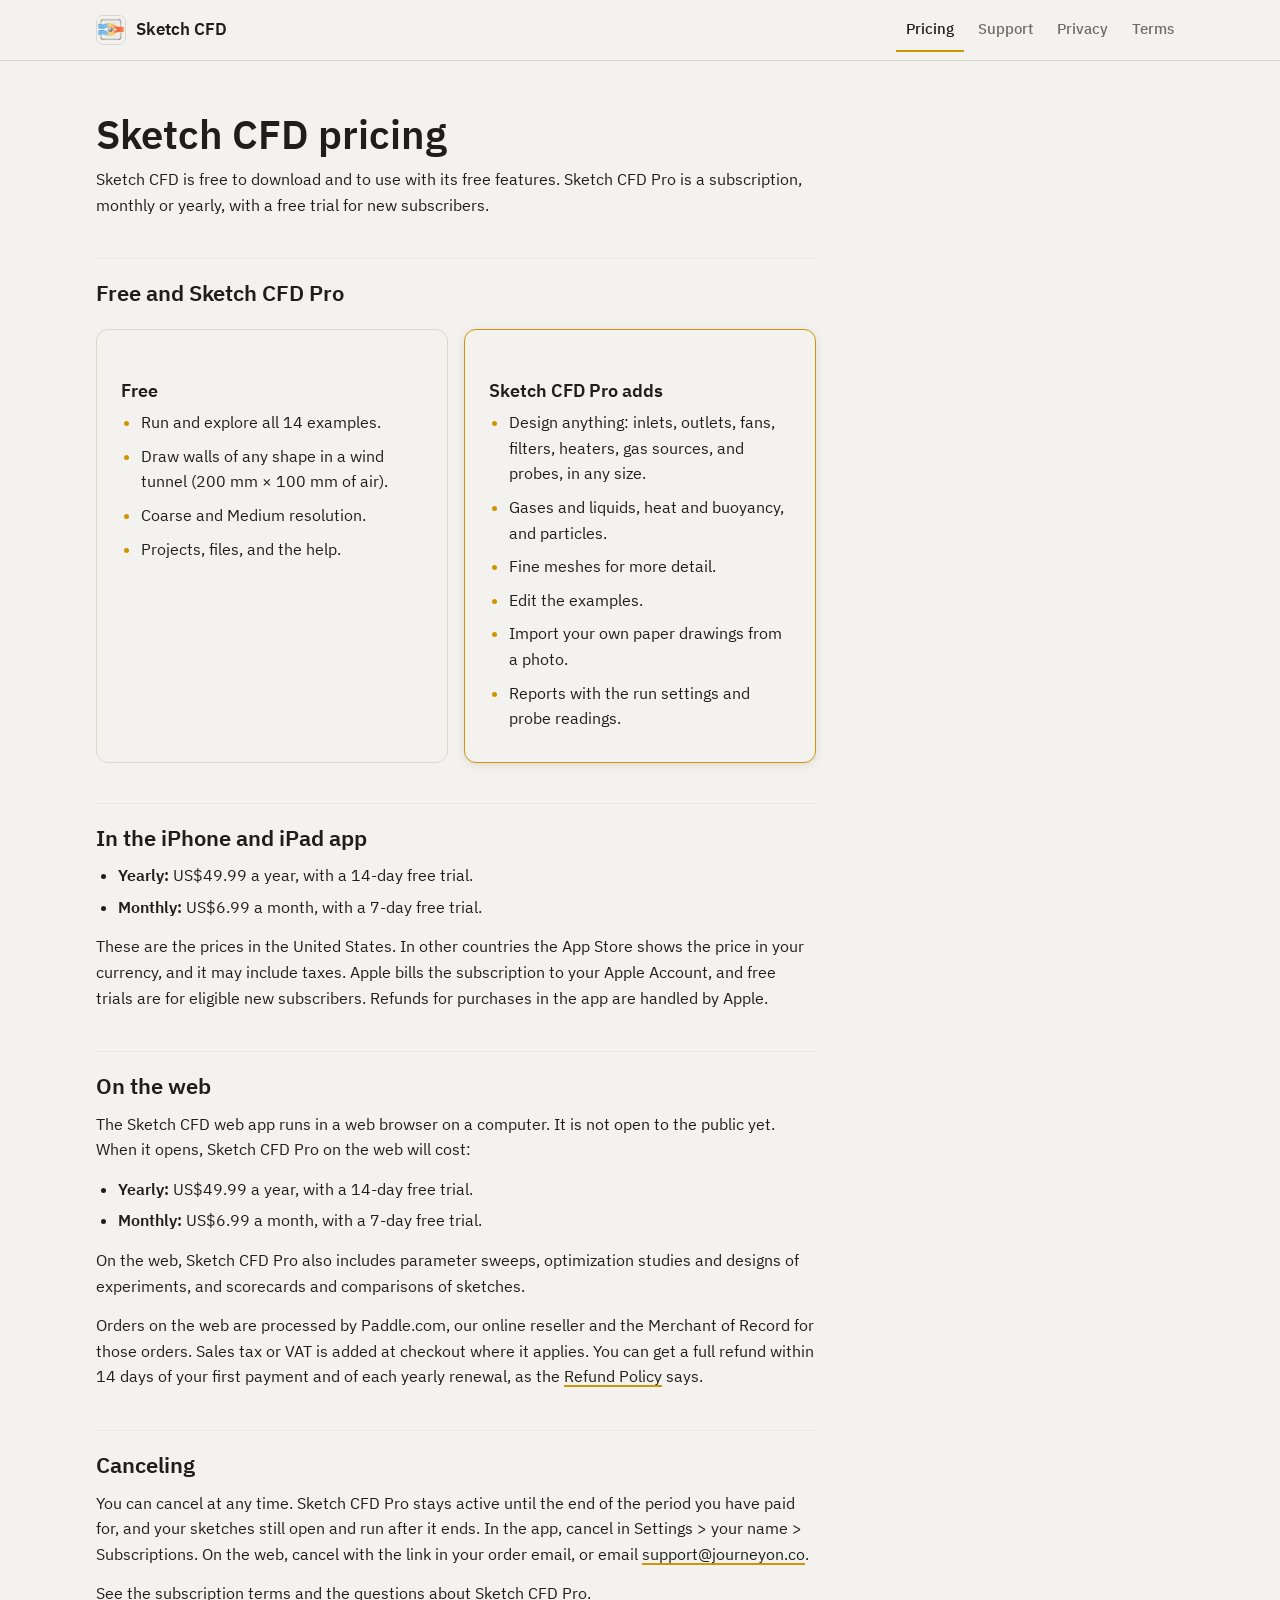
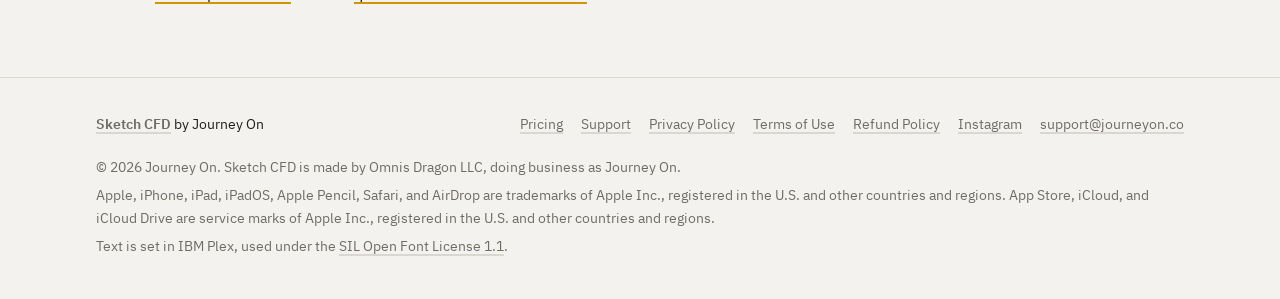
==== pricing/index.html @ 21a4b10d "Website: Pricing page, Refund Policy, buying on the web in the Terms - /pricing: the free features a" ====
<!doctype html>
<html lang="en">
<head>
<meta charset="utf-8">
<meta name="viewport" content="width=device-width, initial-scale=1">
<meta http-equiv="Content-Security-Policy" content="default-src 'none'; style-src 'self'; font-src 'self'; img-src 'self'; media-src 'self'; base-uri 'none'; form-action 'none'">
<meta name="color-scheme" content="dark light">
<meta name="theme-color" content="#141413" media="(prefers-color-scheme: dark)">
<meta name="theme-color" content="#f3f2ee" media="(prefers-color-scheme: light)">
<title>Sketch CFD pricing</title>
<meta name="description" content="Sketch CFD pricing: the free features, Sketch CFD Pro, and its prices in the app and on the web.">
<link rel="canonical" href="https://sketchcfd.journeyon.co/pricing/">
<link rel="icon" type="image/png" sizes="32x32" href="../assets/favicon-32.png">
<link rel="apple-touch-icon" href="../assets/apple-touch-icon.png">
<link rel="stylesheet" href="../assets/site.css">
</head>
<body>
<a class="skip" href="#main">Skip to content</a>

<header class="site-head">
  <div class="wrap">
    <a class="brand" href="../"><img src="../assets/favicon-32.png" srcset="../assets/favicon-32.png 1x, ../assets/brand-96.png 3x" width="30" height="30" alt=""><span>Sketch CFD</span></a>
    <nav class="site-nav" aria-label="Main">
      <ul>
        <li><a href="../pricing/" aria-current="page">Pricing</a></li>
        <li><a href="../support/">Support</a></li>
        <li><a href="../privacy/">Privacy</a></li>
        <li><a href="../terms/">Terms</a></li>
      </ul>
    </nav>
  </div>
</header>

<main id="main" tabindex="-1">
  <div class="wrap">
    <article class="prose">
      <h1 class="page-title">Sketch CFD pricing</h1>
      <p>Sketch CFD is free to download and to use with its free features. Sketch CFD Pro is a subscription, monthly or yearly, with a free trial for new subscribers.</p>

      <h2 id="plans">Free and Sketch CFD Pro</h2>
      <div class="plans">
        <div class="plan">
          <h3>Free</h3>
          <ul class="ticks">
            <li>Run and explore all 14 examples.</li>
            <li>Draw walls of any shape in a wind tunnel (200 mm × 100 mm of air).</li>
            <li>Coarse and Medium resolution.</li>
            <li>Projects, files, and the help.</li>
          </ul>
        </div>
        <div class="plan pro">
          <h3>Sketch CFD Pro adds</h3>
          <ul class="ticks">
            <li>Design anything: inlets, outlets, fans, filters, heaters, gas sources, and probes, in any size.</li>
            <li>Gases and liquids, heat and buoyancy, and particles.</li>
            <li>Fine meshes for more detail.</li>
            <li>Edit the examples.</li>
            <li>Import your own paper drawings from a photo.</li>
            <li>Reports with the run settings and probe readings.</li>
          </ul>
        </div>
      </div>

      <h2 id="app">In the iPhone and iPad app</h2>
      <ul>
        <li><strong>Yearly:</strong> US$49.99 a year, with a 14-day free trial.</li>
        <li><strong>Monthly:</strong> US$6.99 a month, with a 7-day free trial.</li>
      </ul>
      <p>These are the prices in the United States. In other countries the App Store shows the price in your currency, and it may include taxes. Apple bills the subscription to your Apple Account, and free trials are for eligible new subscribers. Refunds for purchases in the app are handled by Apple.</p>

      <h2 id="web">On the web</h2>
      <p>The Sketch CFD web app runs in a web browser on a computer. It is not open to the public yet. When it opens, Sketch CFD Pro on the web will cost:</p>
      <ul>
        <li><strong>Yearly:</strong> US$49.99 a year, with a 14-day free trial.</li>
        <li><strong>Monthly:</strong> US$6.99 a month, with a 7-day free trial.</li>
      </ul>
      <p>On the web, Sketch CFD Pro also includes parameter sweeps, optimization studies and designs of experiments, and scorecards and comparisons of sketches.</p>
      <p>Orders on the web are processed by Paddle.com, our online reseller and the Merchant of Record for those orders. Sales tax or VAT is added at checkout where it applies. You can get a full refund within 14 days of your first payment and of each yearly renewal, as the <a href="../refunds/">Refund Policy</a> says.</p>

      <h2 id="cancel">Canceling</h2>
      <p>You can cancel at any time. Sketch CFD Pro stays active until the end of the period you have paid for, and your sketches still open and run after it ends. In the app, cancel in Settings &gt; your name &gt; Subscriptions. On the web, cancel with the link in your order email, or email <a href="mailto:support@journeyon.co">support@journeyon.co</a>.</p>
      <p>See the <a href="../terms/#pro">subscription terms</a> and the <a href="../support/#cost">questions about Sketch CFD Pro</a>.</p>
    </article>
  </div>
</main>

<footer class="site-foot">
  <div class="wrap">
    <div class="foot-top">
      <p class="foot-brand"><a href="../"><strong>Sketch CFD</strong></a> by Journey On</p>
      <nav aria-label="Footer">
        <ul class="foot-links">
          <li><a href="../pricing/">Pricing</a></li>
          <li><a href="../support/">Support</a></li>
          <li><a href="../privacy/">Privacy Policy</a></li>
          <li><a href="../terms/">Terms of Use</a></li>
          <li><a href="../refunds/">Refund Policy</a></li>
          <li><a href="https://www.instagram.com/journeyon_co/">Instagram</a></li>
          <li><a href="mailto:support@journeyon.co">support@journeyon.co</a></li>
        </ul>
      </nav>
    </div>
    <p>© 2026 Journey On. Sketch CFD is made by Omnis Dragon LLC, doing business as Journey On.</p>
    <p>Apple, iPhone, iPad, iPadOS, Apple Pencil, Safari, and AirDrop are trademarks of Apple Inc., registered in the U.S. and other countries and regions. App Store, iCloud, and iCloud Drive are service marks of Apple Inc., registered in the U.S. and other countries and regions.</p>
    <p>Text is set in IBM Plex, used under the <a href="../fonts/LICENSE.txt">SIL Open Font License 1.1</a>.</p>
  </div>
</footer>
</body>
</html>
---- assets/site.css ----
/* Sketch CFD website. Colors, radii, fonts and shadows are the app's design tokens; tints are color-mix() of tokens.
   Dark is the default, as in the app; light follows prefers-color-scheme. */

@font-face {
  font-family: 'IBM Plex Sans';
  font-style: normal;
  font-weight: 400;
  font-display: swap;
  src: url('../fonts/IBMPlexSans-Regular.woff2') format('woff2');
}
@font-face {
  font-family: 'IBM Plex Sans';
  font-style: normal;
  font-weight: 500;
  font-display: swap;
  src: url('../fonts/IBMPlexSans-Medium.woff2') format('woff2');
}
@font-face {
  font-family: 'IBM Plex Sans';
  font-style: normal;
  font-weight: 600;
  font-display: swap;
  src: url('../fonts/IBMPlexSans-SemiBold.woff2') format('woff2');
}
@font-face {
  font-family: 'IBM Plex Mono';
  font-style: normal;
  font-weight: 400;
  font-display: swap;
  src: url('../fonts/IBMPlexMono-Regular.woff2') format('woff2');
}
@font-face {
  font-family: 'IBM Plex Mono';
  font-style: normal;
  font-weight: 500;
  font-display: swap;
  src: url('../fonts/IBMPlexMono-Medium.woff2') format('woff2');
}

:root {
  --bg: #141413;
  --panel: #1c1c1b;
  --panel2: #232321;
  --fg: #e8e6e1;
  --muted: #9b9890;
  --line: #35332e;
  --line2: #2a2926;
  --accent: #f0b323;
  --accent2: #ffc94a;
  --accent-fg: #141413;
  --canvas: #1a1a19;
  --shadow: 0 6px 24px rgba(0, 0, 0, .5);
  --shadow-sm: 0 2px 10px rgba(0, 0, 0, .45);
  --label: var(--accent); /* small headings: amber on dark, ink on light (amber on light is under 4.5:1) */
  --font: 'IBM Plex Sans', system-ui, -apple-system, 'Segoe UI', sans-serif;
  --mono: 'IBM Plex Mono', ui-monospace, SFMono-Regular, Menlo, monospace;
  --radius: 6px;
  color-scheme: dark;
}

@media (prefers-color-scheme: light) {
  :root {
    --bg: #f3f2ee;
    --panel: #ffffff;
    --panel2: #f7f6f2;
    --fg: #1f1e1b;
    --muted: #6f6c66;
    --line: #dad7cf;
    --line2: #ebe9e3;
    --accent: #d19500;
    --accent2: #a87700;
    --accent-fg: #1f1e1b;
    --canvas: #e9e7e1;
    --shadow: 0 6px 24px rgba(30, 28, 20, .12);
    --shadow-sm: 0 2px 8px rgba(30, 28, 20, .10);
    --label: var(--fg);
    color-scheme: light;
  }
}

*,
*::before,
*::after {
  box-sizing: border-box;
}

html {
  -webkit-text-size-adjust: 100%;
  text-size-adjust: 100%;
}

@media (prefers-reduced-motion: no-preference) {
  html {
    scroll-behavior: smooth;
  }
}

body {
  margin: 0;
  background: var(--bg);
  color: var(--fg);
  font-family: var(--font);
  font-size: 16px;
  line-height: 1.6;
  overflow-wrap: break-word;
}

img {
  max-width: 100%;
  height: auto;
}

figure {
  margin: 0;
}

strong,
b {
  font-weight: 600;
}

h1,
h2,
h3 {
  font-weight: 600;
  line-height: 1.25;
  margin: 0;
  text-wrap: balance;
}

h2,
h3,
[id] {
  scroll-margin-top: 16px;
}

p,
ul,
ol {
  margin: 0 0 14px;
}

ul,
ol {
  padding-left: 22px;
}

li {
  margin: 0 0 6px;
}

a {
  color: var(--fg);
  text-decoration: underline;
  text-decoration-color: var(--accent);
  text-decoration-thickness: 2px;
  text-underline-offset: 3px;
}

a:hover {
  text-decoration-color: var(--fg);
}

:focus-visible {
  outline: 2px solid var(--accent2);
  outline-offset: 2px;
  border-radius: 3px;
}

code,
.mono {
  font-family: var(--mono);
  font-size: .94em;
}

/* Skip link: off screen until it has focus */
.skip {
  position: absolute;
  left: 16px;
  top: -200px;
  z-index: 90;
  padding: 10px 16px;
  background: var(--panel);
  color: var(--fg);
  border: 1px solid var(--line);
  border-radius: var(--radius);
  box-shadow: var(--shadow);
  font-weight: 600;
}

.skip:focus {
  top: 12px;
}

.wrap {
  max-width: 1120px;
  margin: 0 auto;
  padding: 0 16px;
}

/* Header */
.site-head {
  border-bottom: 1px solid var(--line);
  background: var(--bg);
}

.site-head .wrap {
  display: flex;
  align-items: center;
  justify-content: space-between;
  gap: 12px;
  min-height: 60px;
  flex-wrap: wrap;
}

.brand {
  display: inline-flex;
  align-items: center;
  gap: 10px;
  font-weight: 600;
  font-size: 17px;
  text-decoration: none;
  color: var(--fg);
  min-height: 44px;
}

.brand img {
  width: 30px;
  height: 30px;
  border-radius: 7px;
  border: 1px solid var(--line);
}

.site-nav ul {
  display: flex;
  gap: 4px;
  list-style: none;
  margin: 0;
  padding: 0;
}

.site-nav li {
  margin: 0;
}

.site-nav a {
  display: inline-flex;
  align-items: center;
  min-height: 44px;
  padding: 0 10px;
  color: var(--muted);
  font-weight: 500;
  font-size: 15px;
  text-decoration: none;
  border-bottom: 2px solid transparent;
}

.site-nav a:hover {
  color: var(--fg);
}

.site-nav a[aria-current='page'] {
  color: var(--fg);
  border-bottom-color: var(--accent);
}

/* Main */
main {
  display: block;
  padding: 32px 0 56px;
}

.home main {
  padding: 0;
}

.prose {
  max-width: 720px;
}

.eyebrow {
  margin: 0 0 6px;
  color: var(--muted);
  font-size: 16px;
  font-weight: 500;
}

.page-title {
  font-size: 30px;
  margin-bottom: 8px;
}

.updated {
  color: var(--muted);
  font-size: 14px;
  margin-bottom: 24px;
}

.lead {
  font-size: 19px;
  line-height: 1.5;
}

.muted {
  color: var(--muted);
}

.small {
  font-size: 14px;
}

/* Buttons */
.actions {
  display: flex;
  flex-wrap: wrap;
  align-items: center;
  gap: 12px;
  margin: 26px 0 14px;
}

.actions.center {
  justify-content: center;
}

.btn {
  display: inline-flex;
  align-items: center;
  justify-content: center;
  min-height: 48px;
  padding: 12px 20px;
  border-radius: var(--radius);
  border: 1px solid var(--line);
  background: var(--panel2);
  color: var(--fg);
  font-weight: 600;
  text-decoration: none;
  line-height: 1.2;
}

.btn:hover {
  border-color: var(--muted);
}

.btn.primary {
  background: var(--accent);
  border-color: var(--accent);
  color: var(--accent-fg);
}

.btn.primary:hover {
  box-shadow: var(--shadow-sm);
  text-decoration: underline;
  text-decoration-color: var(--accent-fg);
}

/* Home page: hero */
.hero {
  padding: 36px 0 8px;
}

.hero-grid {
  display: grid;
  gap: 32px;
  align-items: center;
}

.hero h1 {
  font-size: 46px;
  letter-spacing: -.02em;
  line-height: 1.05;
  margin-bottom: 14px;
}

.hero-line {
  text-wrap: balance;
  font-size: 23px;
  font-weight: 500;
  line-height: 1.35;
  margin-bottom: 14px;
}

.hero-sub {
  color: var(--muted);
  font-size: 17px;
  max-width: 34em;
}

.hero-media {
  position: relative;
  aspect-ratio: 4 / 5;
  border-radius: 16px;
  overflow: hidden;
  background: var(--canvas);
  border: 1px solid var(--line);
  box-shadow: var(--shadow);
}

.hero-media picture,
.hero-poster,
.hero-video {
  position: absolute;
  inset: 0;
  display: block;
  width: 100%;
  height: 100%;
  object-fit: cover;
}

/* The browser picks the video once, when the page loads. If the box changes shape later (a phone turned from portrait
   to landscape), the crop keeps the sphere and the inflow in view: the portrait video shows its lower part, the
   landscape video its left part. */
.hero-poster,
.hero-video {
  object-position: 25% 80%;
}

/* Safari does not autoplay in Low Power Mode and would draw its start button over the video; the still image under the
   video shows instead. */
.hero-video::-webkit-media-controls-start-playback-button {
  display: none !important;
  -webkit-appearance: none;
}

.hero-video::-webkit-media-controls {
  display: none !important;
}

/* "Pause animation": a real checkbox, visually replaced by the label's box. Checked, the video is hidden and the
   still image under it shows (WCAG 2.2.2). */
.still {
  position: absolute;
  width: 1px;
  height: 1px;
  margin: 0;
  opacity: 0;
  pointer-events: none;
}

.still-label {
  position: absolute;
  right: 12px;
  bottom: 12px;
  z-index: 2;
  display: inline-flex;
  align-items: center;
  gap: 9px;
  min-height: 36px;
  padding: 6px 14px 6px 11px;
  border-radius: 20px;
  border: 1px solid var(--line);
  background: color-mix(in srgb, var(--panel) 92%, transparent);
  color: var(--fg);
  font-size: 14px;
  font-weight: 500;
  box-shadow: var(--shadow-sm);
  cursor: pointer;
  user-select: none;
}

.still-label::before {
  content: '';
  flex: none;
  width: 16px;
  height: 16px;
  border: 1.5px solid var(--muted);
  border-radius: 4px;
}

.still-label::after {
  content: '';
  position: absolute;
  left: 17px;
  top: 50%;
  width: 5px;
  height: 9px;
  margin-top: -6px;
  border: solid var(--accent-fg);
  border-width: 0 2px 2px 0;
  transform: rotate(45deg);
  opacity: 0;
}

.still:checked ~ .still-label::before {
  background: var(--accent);
  border-color: var(--accent);
}

.still:checked ~ .still-label::after {
  opacity: 1;
}

.still:focus-visible ~ .still-label {
  outline: 2px solid var(--accent2);
  outline-offset: 2px;
}

.still-label:hover {
  border-color: var(--muted);
}

.still:checked ~ .loop-video {
  display: none;
}

@media (prefers-reduced-motion: reduce) {
  .loop-video,
  .still,
  .still-label {
    display: none;
  }
}

/* Text for screen readers only */
.vh {
  position: absolute;
  width: 1px;
  height: 1px;
  margin: -1px;
  padding: 0;
  overflow: hidden;
  clip-path: inset(50%);
  white-space: nowrap;
  border: 0;
}

/* Home page: sections */
.section {
  padding: 64px 0 0;
}

.section-title,
.feature-text h2,
.cta h2 {
  font-size: 30px;
  letter-spacing: -.01em;
  margin-bottom: 14px;
}

.section-intro {
  max-width: 720px;
}

/* Screenshots: the ten App Store images, a strip that scrolls sideways below 1000 px and two rows of five above. The
   column width always leaves part of the next image in view, so the strip shows that it scrolls. The side gutters are
   the list's padding, so they stay at the ends of the scrolled strip; the top and bottom padding leave room for the
   shadows, which the strip would otherwise cut off. The gaps are narrow, so the pencil lines read from one image into
   the next, as on the App Store. */
.shot-strip {
  overflow-x: auto;
  scroll-snap-type: x mandatory;
  scroll-padding: 0 16px;
  padding: 26px 0 30px;
  margin-top: -8px;
}

.shot-strip:focus-visible {
  outline-offset: -2px;
}

.shot-list {
  display: grid;
  grid-auto-flow: column;
  grid-auto-columns: min(calc((100vw - 32px) / 1.55), 260px);
  gap: 12px;
  width: max-content;
  list-style: none;
  margin: 0;
  padding: 0 16px;
}

@media (min-width: 480px) {
  .shot-list {
    grid-auto-columns: calc((100vw - 48px) / 2.4);
  }
}

@media (min-width: 720px) {
  .shot-list {
    grid-auto-columns: calc((100vw - 64px) / 3.4);
  }
}

.shot-list li {
  margin: 0;
  scroll-snap-align: start;
}

.shot-list img {
  display: block;
  width: 100%;
  border-radius: 12px;
  border: 1px solid var(--line);
  background: var(--canvas);
  box-shadow: var(--shadow);
}

/* See it in action: the two app previews, side by side from 600 px with the same height (the columns are in the
   ratio of the videos' widths at equal height: 640 / 1386 to 4 / 3), stacked on phones. Each video has the browser's
   own controls and loads nothing until play is pressed. Its poster attribute is a transparent 1 x 1 image, so the
   lazy, responsive still image under it shows through (without a poster, Chrome paints a gray box). The frame has a
   band under the picture for the browser's controls, so they do not cover the picture; the band is the app's dark
   canvas in both themes, as the controls are drawn for a dark background. */
.previews {
  display: grid;
  gap: 32px;
  justify-items: center;
  margin-top: 28px;
}

.preview {
  width: 100%;
}

.preview.phone {
  max-width: 260px;
}

.preview-frame {
  position: relative;
  overflow: hidden;
  padding-bottom: 56px;
  border-radius: 16px;
  border: 1px solid var(--line);
  background: #1a1a19;
  box-shadow: var(--shadow);
}

.preview-poster {
  display: block;
  width: 100%;
  height: auto;
}

.preview-video {
  position: absolute;
  inset: 0;
  width: 100%;
  height: 100%;
  object-fit: contain;
  object-position: 50% 0;
}

.preview-video:focus-visible {
  outline: 2px solid var(--accent2);
  outline-offset: -3px;
}

.preview figcaption {
  margin-top: 14px;
  color: var(--muted);
  font-size: 15px;
  font-weight: 500;
}

.scenes-block {
  margin-top: 40px;
  max-width: 1088px;
}

.scenes-block h3 {
  margin-bottom: 14px;
  color: var(--label);
  font-size: 13px;
  font-weight: 600;
  letter-spacing: .06em;
  text-transform: uppercase;
}

.scenes {
  display: grid;
  gap: 12px 28px;
  list-style: none;
  padding: 0;
  margin: 0;
  counter-reset: scene;
}

.scenes li {
  position: relative;
  counter-increment: scene;
  margin: 0;
  padding: 0 0 0 36px;
  color: var(--muted);
  font-size: 15px;
  line-height: 1.5;
}

.scenes li::before {
  content: counter(scene);
  position: absolute;
  left: 0;
  top: -1px;
  display: grid;
  place-items: center;
  width: 24px;
  height: 24px;
  border-radius: 50%;
  border: 1px solid var(--line);
  background: var(--panel);
  color: var(--fg);
  font-family: var(--mono);
  font-size: 12px;
  font-weight: 500;
}

/* Feature rows: text and a screenshot, side by side on wide screens */
.feature {
  padding: 64px 0 0;
}

.feature + .feature::before,
.action + .feature::before {
  content: '';
  display: block;
  width: calc(100% - 32px);
  max-width: 1088px;
  height: 1px;
  margin: 0 auto 64px;
  background: var(--line2);
}

.action + .feature {
  padding-top: 64px;
}

.feature-grid {
  display: grid;
  gap: 28px;
  align-items: center;
}

.feature-text {
  font-size: 17px;
}

.feature-text > :last-child {
  margin-bottom: 0;
}

.feature-shot img {
  display: block;
  width: 100%;
  border-radius: 12px;
  border: 1px solid var(--line);
  background: var(--canvas);
  box-shadow: var(--shadow);
}

.ticks {
  padding-left: 20px;
}

.ticks li {
  margin-bottom: 8px;
}

.ticks li::marker {
  color: var(--accent);
}

.steps {
  list-style: none;
  padding: 0;
  margin: 20px 0;
  counter-reset: step;
}

.steps li {
  position: relative;
  counter-increment: step;
  min-height: 32px;
  margin: 0 0 14px;
  padding: 3px 0 0 46px;
}

.steps li::before {
  content: counter(step);
  position: absolute;
  left: 0;
  top: 0;
  display: grid;
  place-items: center;
  width: 32px;
  height: 32px;
  border-radius: 50%;
  border: 1px solid var(--accent);
  background: color-mix(in srgb, var(--accent) 16%, var(--panel));
  color: var(--fg);
  font-family: var(--mono);
  font-size: 14px;
  font-weight: 500;
}

.fields {
  display: flex;
  flex-wrap: wrap;
  gap: 8px;
  list-style: none;
  padding: 0;
  margin: 18px 0;
}

.fields li {
  margin: 0;
  padding: 5px 12px;
  border: 1px solid var(--line);
  border-radius: 16px;
  background: var(--panel);
  font-size: 15px;
}

.fields .u {
  margin-left: 4px;
  color: var(--muted);
  font-family: var(--mono);
  font-size: 14px;
}

.groups {
  display: grid;
  grid-template-columns: repeat(auto-fit, minmax(190px, 1fr));
  gap: 18px 28px;
  margin-top: 22px;
}

.groups h3 {
  margin-bottom: 6px;
  color: var(--label);
  font-size: 13px;
  font-weight: 600;
  letter-spacing: .06em;
  text-transform: uppercase;
}

.groups ul {
  list-style: none;
  padding: 0;
  margin: 0;
  font-size: 15px;
}

.groups li {
  margin: 0;
  padding: 5px 0;
  border-bottom: 1px solid var(--line2);
}

.groups li:last-child {
  border-bottom: 0;
}

/* Free and Pro */
.band {
  margin-top: 72px;
  padding: 64px 0;
  background: var(--panel);
  border-top: 1px solid var(--line);
  border-bottom: 1px solid var(--line);
}

.plans {
  display: grid;
  gap: 16px;
  margin: 22px 0 20px;
}

.plan {
  background: var(--bg);
  border: 1px solid var(--line);
  border-radius: 12px;
  padding: 22px 24px;
}

.plan.pro {
  border-color: var(--accent);
  box-shadow: var(--shadow-sm);
}

.plan h3 {
  font-size: 19px;
  margin-bottom: 10px;
}

.plan > :last-child {
  margin-bottom: 0;
}

/* On your device: the image and the four tiles, side by side on wide screens */
.device-grid {
  display: grid;
  gap: 28px;
  align-items: center;
  margin-top: 28px;
}

.tiles {
  display: grid;
  grid-template-columns: minmax(0, 1fr);
  gap: 12px;
  list-style: none;
  padding: 0;
  margin: 0;
}

.tile {
  display: grid;
  grid-template-columns: 26px minmax(0, 1fr);
  column-gap: 16px;
  align-items: start;
  align-content: start;
  margin: 0;
  padding: 16px 20px;
  background: var(--panel);
  border: 1px solid var(--line);
  border-radius: 12px;
}

.tile svg {
  grid-row: 1 / span 2;
  display: block;
  width: 26px;
  height: 26px;
  fill: none;
  stroke: var(--accent);
  stroke-width: 1.7;
  stroke-linecap: round;
  stroke-linejoin: round;
}

.tile h3 {
  font-size: 17px;
  margin: 1px 0 2px;
}

.tile p {
  grid-column: 2;
  margin: 0;
  color: var(--muted);
  font-size: 15px;
}

.device-shot img {
  display: block;
  width: 100%;
  border-radius: 12px;
  border: 1px solid var(--line);
  background: var(--canvas);
  box-shadow: var(--shadow);
}

.note {
  background: var(--panel2);
  border: 1px solid var(--line);
  border-left: 3px solid var(--accent);
  border-radius: var(--radius);
  padding: 18px 20px;
  max-width: 860px;
}

.note > :last-child {
  margin-bottom: 0;
}

/* Call to action */
.cta {
  text-align: center;
}

.cta .app-icon {
  display: block;
  width: 96px;
  height: 96px;
  margin: 0 auto 20px;
  border-radius: 21px;
  border: 1px solid var(--line);
  box-shadow: var(--shadow);
}

.cta h2 {
  margin-bottom: 8px;
}

.cta .actions {
  margin-top: 22px;
}

/* Legal and support pages */
.prose h2 {
  font-size: 22px;
  margin: 40px 0 12px;
  padding-top: 20px;
  border-top: 1px solid var(--line2);
}

.prose h3 {
  font-size: 18px;
  margin: 28px 0 8px;
}

.prose .first {
  margin-top: 28px;
}

.toc {
  background: var(--panel);
  border: 1px solid var(--line);
  border-radius: 12px;
  padding: 16px 20px 6px;
  margin: 8px 0 8px;
}

.toc h2 {
  font-size: 13px;
  font-weight: 600;
  letter-spacing: .08em;
  text-transform: uppercase;
  color: var(--muted);
  margin: 0 0 10px;
  padding: 0;
  border: 0;
}

.toc ol,
.toc ul {
  margin: 0 0 10px;
  padding-left: 0;
  list-style: none;
  columns: 1;
}

.toc li {
  margin: 0 0 4px;
  break-inside: avoid;
}

.toc a {
  display: inline-block;
  padding: 2px 0;
  text-decoration-thickness: 1px;
}

.summary {
  background: var(--panel2);
  border: 1px solid var(--line);
  border-radius: var(--radius);
  padding: 16px 20px 4px;
  margin: 0 0 20px;
}

.caps {
  text-transform: uppercase;
  font-size: 15px;
  letter-spacing: .01em;
}

.address {
  font-style: normal;
  line-height: 1.8;
  margin: 0 0 14px;
}

.contact-box {
  background: var(--panel);
  border: 1px solid var(--line);
  border-radius: 12px;
  padding: 18px 20px;
  margin: 0 0 16px;
}

.contact-box .email {
  font-size: 20px;
  font-weight: 600;
}

.contact-box > :last-child {
  margin-bottom: 0;
}

.faq h3 {
  margin-top: 26px;
}

/* Footer */
.site-foot {
  border-top: 1px solid var(--line);
  color: var(--muted);
  font-size: 14px;
  padding: 28px 0 36px;
}

.home .site-foot {
  border-top: 0;
}

.site-foot a {
  color: var(--muted);
  text-decoration-color: var(--line);
}

.site-foot a:hover {
  color: var(--fg);
  text-decoration-color: var(--accent);
}

.foot-top {
  display: flex;
  flex-wrap: wrap;
  align-items: center;
  justify-content: space-between;
  gap: 4px 24px;
  margin-bottom: 14px;
}

.foot-brand {
  color: var(--fg);
}

.site-foot .foot-brand {
  margin: 0;
}

.foot-links {
  display: flex;
  flex-wrap: wrap;
  gap: 0 18px;
  list-style: none;
  padding: 0;
  margin: 0;
}

.foot-links li {
  margin: 0;
}

.foot-links a {
  display: inline-flex;
  align-items: center;
  min-height: 36px;
}

.site-foot p {
  margin: 0 0 6px;
}

/* Phones: keep the brand and the four links on one line; the brand shows its icon only, and its name stays for screen
   readers (each page's title names Sketch CFD just below) */
@media (max-width: 479px) {
  .site-head .wrap {
    flex-wrap: nowrap;
    gap: 8px;
  }

  .brand {
    font-size: 16px;
    gap: 8px;
    white-space: nowrap;
  }

  .brand span {
    position: absolute;
    width: 1px;
    height: 1px;
    overflow: hidden;
    clip: rect(0 0 0 0);
    clip-path: inset(50%);
    white-space: nowrap;
  }

  .site-nav {
    margin-right: -7px;
  }

  .site-nav ul {
    gap: 0;
  }

  .site-nav a {
    padding: 0 7px;
  }

  .hero .actions .btn {
    flex: 1 1 100%;
  }
}

/* The narrowest phones (320 px) */
@media (max-width: 359px) {
  .site-nav a {
    padding: 0 5px;
    font-size: 14px;
  }
}

/* Wider screens */
@media (min-width: 560px) {
  .tiles {
    grid-template-columns: repeat(2, minmax(0, 1fr));
  }
}

@media (min-width: 600px) {
  .hero-media {
    aspect-ratio: 4 / 3;
  }

  .previews {
    grid-template-columns: minmax(0, 346fr) minmax(0, 1000fr);
    align-items: start;
    gap: 24px;
  }

  .preview.phone {
    max-width: none;
  }

  .plans {
    grid-template-columns: repeat(2, 1fr);
  }
}

@media (min-width: 720px) {
  .toc ol {
    columns: 2;
    column-gap: 32px;
  }

  .page-title {
    font-size: 40px;
  }

  .section-title,
  .feature-text h2,
  .cta h2 {
    font-size: 34px;
  }
}

@media (min-width: 960px) {
  main {
    padding-top: 48px;
  }

  .hero {
    padding: 64px 0 24px;
  }

  .hero-grid {
    grid-template-columns: minmax(0, 5fr) minmax(0, 6fr);
    gap: 56px;
  }

  .hero h1 {
    font-size: 64px;
  }

  .hero-line {
    font-size: 26px;
  }

  .section {
    padding-top: 88px;
  }

  .feature {
    padding-top: 88px;
  }

  .feature + .feature::before,
  .action + .feature::before {
    margin-bottom: 88px;
  }

  .action + .feature {
    padding-top: 88px;
  }

  .feature-grid {
    grid-template-columns: minmax(0, 5fr) minmax(0, 7fr);
    gap: 64px;
  }

  .feature.flip .feature-grid {
    grid-template-columns: minmax(0, 7fr) minmax(0, 5fr);
  }

  .feature.flip .feature-text {
    order: 2;
  }

  .band {
    margin-top: 96px;
    padding: 88px 0;
  }

  .device-grid {
    grid-template-columns: minmax(0, 7fr) minmax(0, 5fr);
    gap: 48px;
  }

  .device-grid .tiles {
    grid-template-columns: minmax(0, 1fr);
  }

  .scenes {
    grid-template-columns: repeat(3, minmax(0, 1fr));
  }

}

@media (min-width: 1000px) {
  .shot-list {
    grid-auto-flow: row;
    grid-template-columns: repeat(5, minmax(0, 1fr));
    gap: 28px 14px;
    width: auto;
    max-width: 1120px;
    margin: 0 auto;
  }
}

@media print {
  .skip,
  .site-nav,
  .actions,
  .still-label,
  .loop-video,
  .preview-video {
    display: none;
  }

  .site-foot {
    border-top: 0;
  }
}
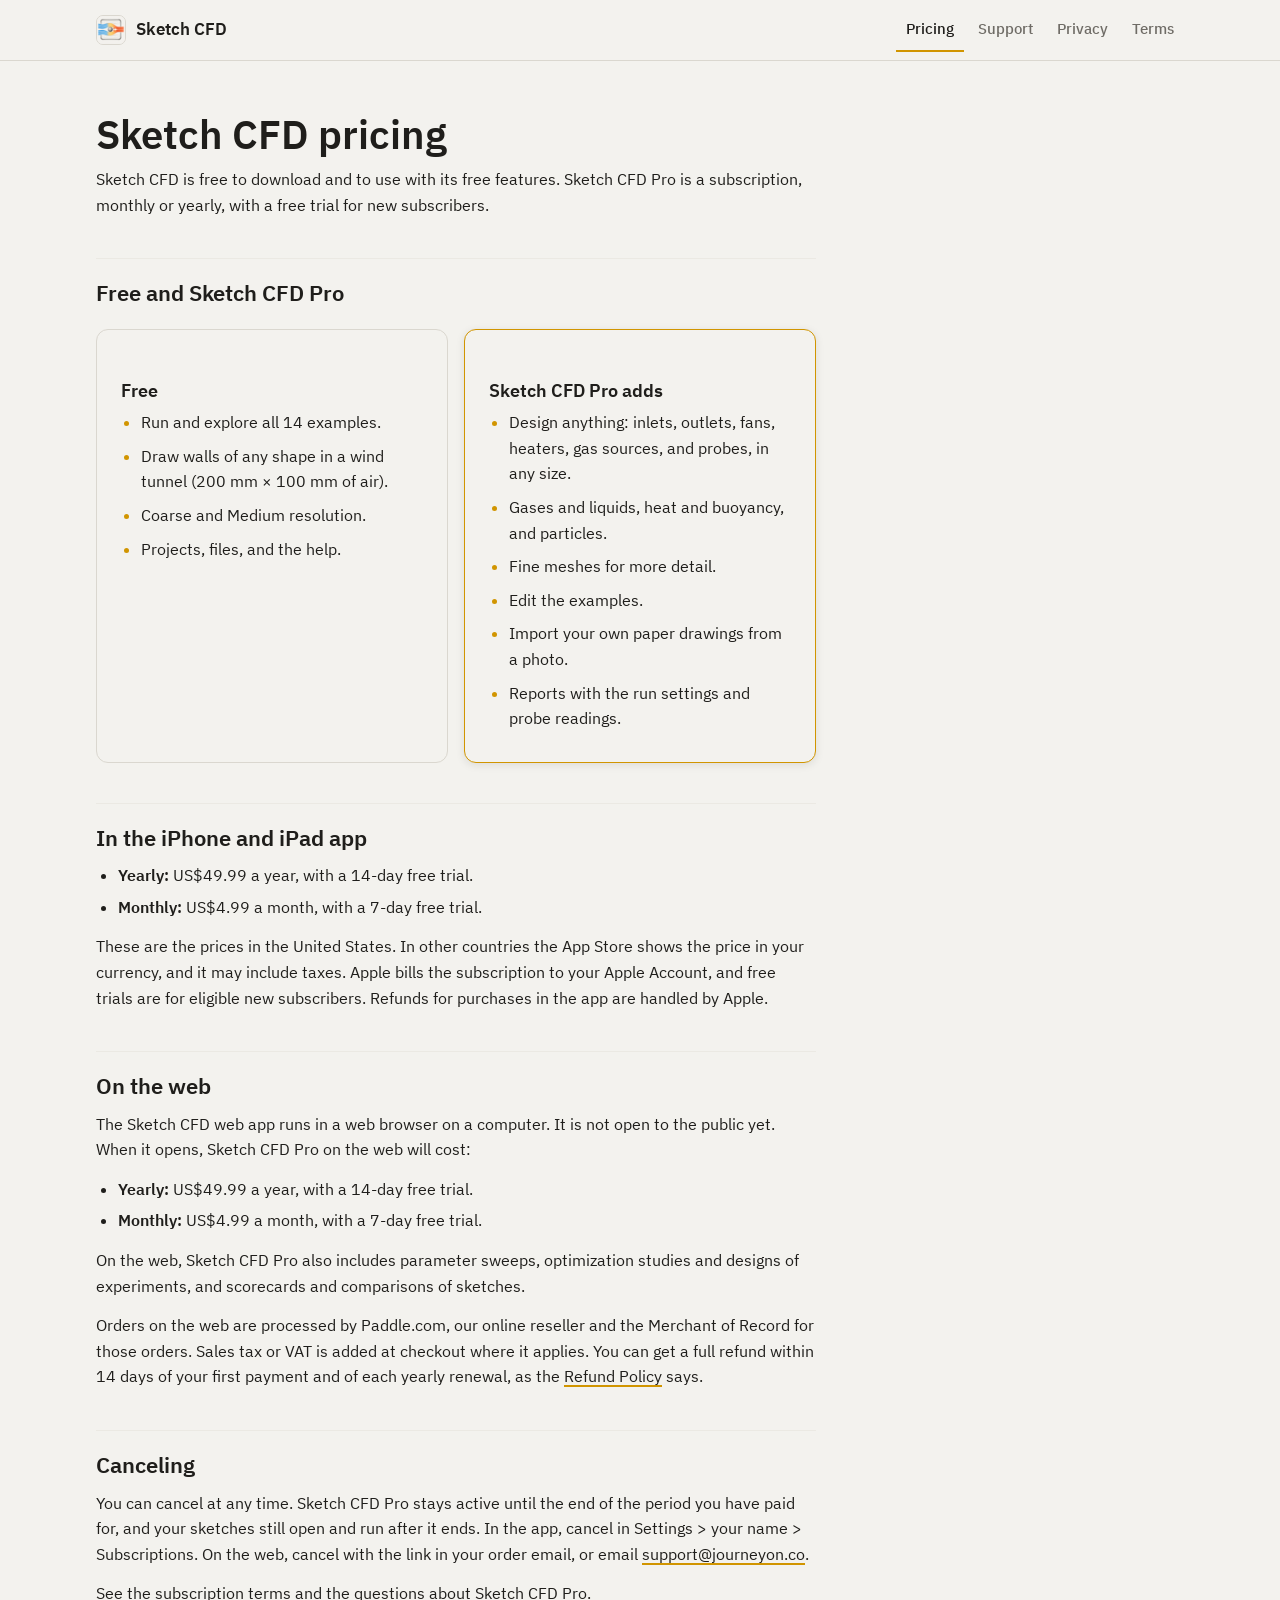
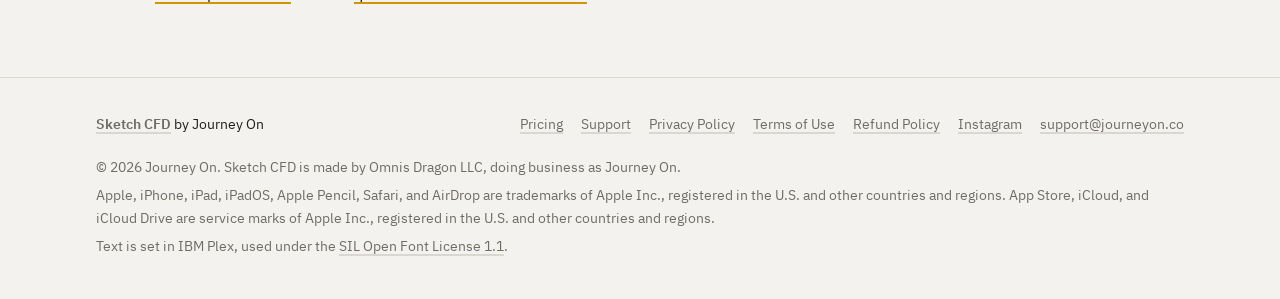
==== commit 3ca1604b: "Website: monthly US$4.99, no filter wording, new App Store image 08, Terms dated October 19" ====
--- a/pricing/index.html
+++ b/pricing/index.html
@@ -51,7 +51,7 @@
         <div class="plan pro">
           <h3>Sketch CFD Pro adds</h3>
           <ul class="ticks">
-            <li>Design anything: inlets, outlets, fans, filters, heaters, gas sources, and probes, in any size.</li>
+            <li>Design anything: inlets, outlets, fans, heaters, gas sources, and probes, in any size.</li>
             <li>Gases and liquids, heat and buoyancy, and particles.</li>
             <li>Fine meshes for more detail.</li>
             <li>Edit the examples.</li>
@@ -64,7 +64,7 @@
       <h2 id="app">In the iPhone and iPad app</h2>
       <ul>
         <li><strong>Yearly:</strong> US$49.99 a year, with a 14-day free trial.</li>
-        <li><strong>Monthly:</strong> US$6.99 a month, with a 7-day free trial.</li>
+        <li><strong>Monthly:</strong> US$4.99 a month, with a 7-day free trial.</li>
       </ul>
       <p>These are the prices in the United States. In other countries the App Store shows the price in your currency, and it may include taxes. Apple bills the subscription to your Apple Account, and free trials are for eligible new subscribers. Refunds for purchases in the app are handled by Apple.</p>
 
@@ -72,7 +72,7 @@
       <p>The Sketch CFD web app runs in a web browser on a computer. It is not open to the public yet. When it opens, Sketch CFD Pro on the web will cost:</p>
       <ul>
         <li><strong>Yearly:</strong> US$49.99 a year, with a 14-day free trial.</li>
-        <li><strong>Monthly:</strong> US$6.99 a month, with a 7-day free trial.</li>
+        <li><strong>Monthly:</strong> US$4.99 a month, with a 7-day free trial.</li>
       </ul>
       <p>On the web, Sketch CFD Pro also includes parameter sweeps, optimization studies and designs of experiments, and scorecards and comparisons of sketches.</p>
       <p>Orders on the web are processed by Paddle.com, our online reseller and the Merchant of Record for those orders. Sales tax or VAT is added at checkout where it applies. You can get a full refund within 14 days of your first payment and of each yearly renewal, as the <a href="../refunds/">Refund Policy</a> says.</p>
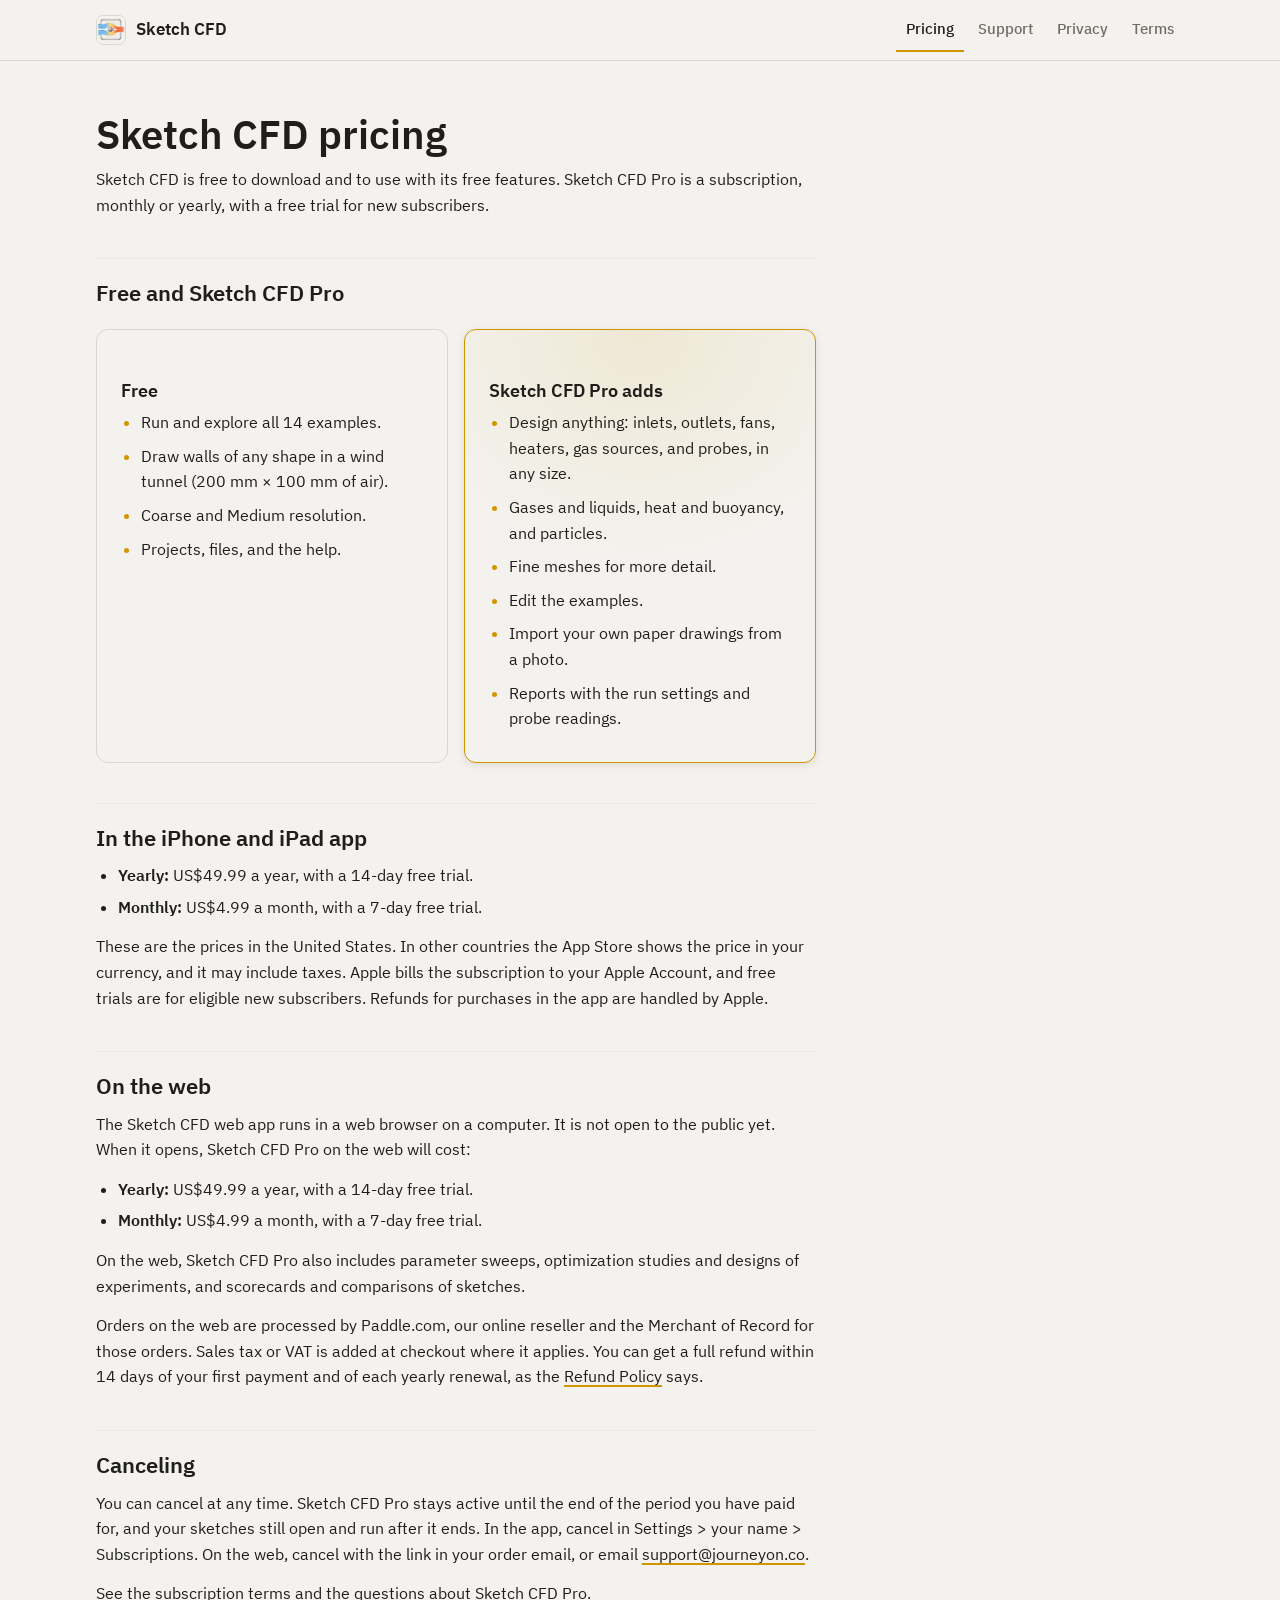
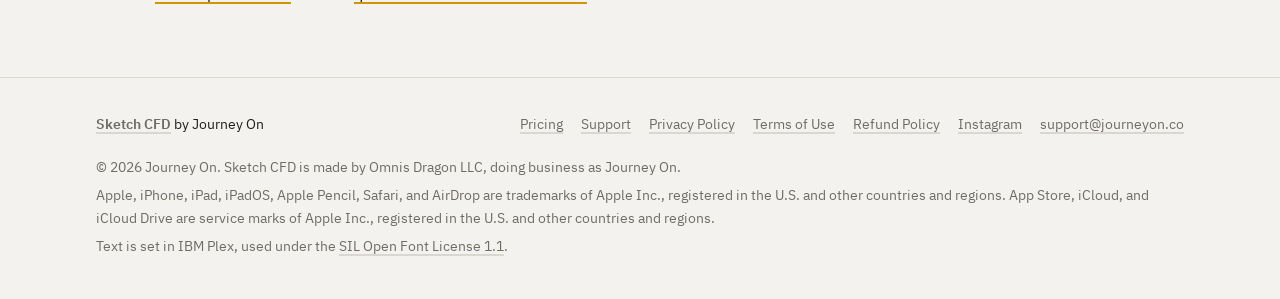
==== commit 1a1ae3ed: "Website: pencil underlines, reveal on scroll, the iPhone video plays in view, lit cards and bands, a" ====
--- a/pricing/index.html
+++ b/pricing/index.html
@@ -3,7 +3,7 @@
 <head>
 <meta charset="utf-8">
 <meta name="viewport" content="width=device-width, initial-scale=1">
-<meta http-equiv="Content-Security-Policy" content="default-src 'none'; style-src 'self'; font-src 'self'; img-src 'self'; media-src 'self'; base-uri 'none'; form-action 'none'">
+<meta http-equiv="Content-Security-Policy" content="default-src 'none'; script-src 'self'; style-src 'self'; font-src 'self'; img-src 'self'; media-src 'self'; base-uri 'none'; form-action 'none'">
 <meta name="color-scheme" content="dark light">
 <meta name="theme-color" content="#141413" media="(prefers-color-scheme: dark)">
 <meta name="theme-color" content="#f3f2ee" media="(prefers-color-scheme: light)">
--- a/assets/site.css
+++ b/assets/site.css
@@ -55,6 +55,18 @@
   --font: 'IBM Plex Sans', system-ui, -apple-system, 'Segoe UI', sans-serif;
   --mono: 'IBM Plex Mono', ui-monospace, SFMono-Regular, Menlo, monospace;
   --radius: 6px;
+  /* Motion: the app's ease-out cubic, 1 - (1 - k)^3, and its 240 ms */
+  --ease-out: cubic-bezier(.33, 1, .68, 1);
+  --t-fast: .15s;
+  --t: .24s;
+  --t-reveal: .48s;
+  /* Light on surfaces: the glow behind the hero animation and the app icon, the wash at the top of a band, and the
+     light at the top of the cards */
+  --glow: color-mix(in srgb, var(--accent) 17%, transparent);
+  --glow-band: color-mix(in srgb, var(--accent) 7%, transparent);
+  --tint-card: color-mix(in srgb, var(--fg) 5%, transparent);
+  --tint-pro: color-mix(in srgb, var(--accent) 15%, transparent);
+  --tint-tile: color-mix(in srgb, var(--accent) 9%, transparent);
   color-scheme: dark;
 }
 
@@ -74,6 +86,11 @@
     --shadow: 0 6px 24px rgba(30, 28, 20, .12);
     --shadow-sm: 0 2px 8px rgba(30, 28, 20, .10);
     --label: var(--fg);
+    --glow: color-mix(in srgb, var(--accent) 10%, transparent);
+    --glow-band: transparent;
+    --tint-card: transparent;
+    --tint-pro: color-mix(in srgb, var(--accent) 11%, transparent);
+    --tint-tile: color-mix(in srgb, var(--accent) 8%, transparent);
     color-scheme: light;
   }
 }
@@ -155,6 +172,7 @@
   text-decoration-color: var(--accent);
   text-decoration-thickness: 2px;
   text-underline-offset: 3px;
+  transition: color var(--t-fast) ease, text-decoration-color var(--t-fast) ease;
 }
 
 a:hover {
@@ -464,6 +482,7 @@
   height: 16px;
   border: 1.5px solid var(--muted);
   border-radius: 4px;
+  transition: background-color var(--t-fast) ease, border-color var(--t-fast) ease;
 }
 
 .still-label::after {
@@ -523,21 +542,159 @@
   border: 0;
 }
 
+/* Home page: the names of the 14 built-in examples in a row under the hero. It repeats the list in "Learn with 14
+   examples", so it is hidden from screen readers. Where scroll timelines exist and motion is allowed, it moves to the
+   right while the page scrolls, downstream like the flow in the hero, and stops when the page stops; otherwise it is
+   still, with a faded right edge. overflow: clip (not hidden) keeps the band from becoming a scroll container, so its
+   view() timeline follows the page. */
+.example-band {
+  margin-top: 40px;
+  border-top: 1px solid var(--line2);
+  border-bottom: 1px solid var(--line2);
+  overflow: hidden;
+  overflow: clip;
+  -webkit-mask-image: linear-gradient(90deg, var(--fg) calc(100% - 64px), transparent);
+  mask-image: linear-gradient(90deg, var(--fg) calc(100% - 64px), transparent);
+}
+
+.band-track {
+  display: flex;
+  width: max-content;
+  padding-left: max(16px, calc((100vw - 1088px) / 2));
+}
+
+.band-list {
+  display: flex;
+  list-style: none;
+  margin: 0;
+  padding: 0;
+}
+
+.band-list li {
+  display: flex;
+  align-items: center;
+  margin: 0;
+  padding: 13px 0;
+  white-space: nowrap;
+  color: var(--muted);
+  font-size: 15px;
+  font-weight: 500;
+}
+
+.band-list li::after {
+  content: '';
+  width: 5px;
+  height: 5px;
+  margin: 0 20px;
+  border-radius: 50%;
+  background: var(--accent);
+}
+
+@keyframes band-drift {
+  from {
+    translate: -720px 0;
+  }
+
+  to {
+    translate: 0 0;
+  }
+}
+
+@media (prefers-reduced-motion: no-preference) {
+  @supports (animation-timeline: view()) {
+    .example-band {
+      -webkit-mask-image: linear-gradient(90deg, transparent, var(--fg) 48px, var(--fg) calc(100% - 48px), transparent);
+      mask-image: linear-gradient(90deg, transparent, var(--fg) 48px, var(--fg) calc(100% - 48px), transparent);
+    }
+
+    .band-track {
+      padding-left: 0;
+      animation: band-drift linear both;
+      animation-timeline: view();
+      animation-range: cover;
+    }
+  }
+}
+
 /* Home page: sections */
 .section {
   padding: 64px 0 0;
 }
 
 .section-title,
-.feature-text h2,
 .cta h2 {
+  font-size: clamp(30px, 2.2vw + 20px, 44px);
+  letter-spacing: -.02em;
+  line-height: 1.12;
+  margin-bottom: 18px;
+}
+
+.feature-text h2 {
   font-size: 30px;
-  letter-spacing: -.01em;
-  margin-bottom: 14px;
+  letter-spacing: -.02em;
+  line-height: 1.12;
+  margin-bottom: 18px;
 }
 
 .section-intro {
   max-width: 720px;
+}
+
+/* The colored-pencil underline of the App Store headlines, under one key word of a heading: amber, and blue under
+   "flow" in the hero, as in the first App Store image. It is a background image, so the text and its contrast do not
+   change; links keep their straight underline. Where motion is allowed it is drawn in from the left once its heading
+   has appeared (see Motion). */
+.pencil {
+  position: relative;
+  z-index: 0;
+  white-space: nowrap;
+}
+
+/* behind the letters of its word, as in the App Store headlines, so the descenders stay whole */
+.pencil::after {
+  content: '';
+  position: absolute;
+  z-index: -1;
+  left: -.12em;
+  right: -.14em;
+  bottom: -.1em;
+  height: .41em;
+  background: center / 100% 100% no-repeat;
+  pointer-events: none;
+}
+
+.pencil.short::after {
+  background-image: url('pencil-amber-short-dark.webp');
+}
+
+.pencil.mid::after {
+  background-image: url('pencil-amber-mid-dark.webp');
+}
+
+.pencil.long::after {
+  background-image: url('pencil-amber-long-dark.webp');
+}
+
+.pencil.blue::after {
+  background-image: url('pencil-blue-short-dark.webp');
+}
+
+@media (prefers-color-scheme: light) {
+  .pencil.short::after {
+    background-image: url('pencil-amber-short-light.webp');
+  }
+
+  .pencil.mid::after {
+    background-image: url('pencil-amber-mid-light.webp');
+  }
+
+  .pencil.long::after {
+    background-image: url('pencil-amber-long-light.webp');
+  }
+
+  .pencil.blue::after {
+    background-image: url('pencil-blue-short-light.webp');
+  }
 }
 
 /* Screenshots: the ten App Store images, a strip that scrolls sideways below 1000 px and two rows of five above. The
@@ -594,11 +751,13 @@
   box-shadow: var(--shadow);
 }
 
-/* See it in action: the two app previews, side by side from 600 px with the same height (the columns are in the
-   ratio of the videos' widths at equal height: 640 / 1386 to 4 / 3), stacked on phones. Each video has the browser's
-   own controls and loads nothing until play is pressed. Its poster attribute is a transparent 1 x 1 image, so the
-   lazy, responsive still image under it shows through (without a poster, Chrome paints a gray box). The frame has a
-   band under the picture for the browser's controls, so they do not cover the picture; the band is the app's dark
+/* See it in action: the two framed videos, side by side from 600 px with the same height (the columns are in the
+   ratio of the videos' widths at equal height: 9 / 16 to 16 / 9), stacked on phones. Each video has the browser's
+   own controls. The iPhone video plays muted, in a loop, while it is on screen (the script; it loads nothing before
+   the page has loaded and the video comes near the screen), with a Pause video button beside its caption; the iPad
+   video loads nothing until play is pressed. The poster attribute is a transparent 1 x 1 image, so the lazy,
+   responsive still image under the video shows through (without a poster, Chrome paints a gray box). The frame has a
+   band under the picture for the browser's controls, so they do not cover the picture; the band is the videos' own dark
    canvas in both themes, as the controls are drawn for a dark background. */
 .previews {
   display: grid;
@@ -608,6 +767,10 @@
 }
 
 .preview {
+  display: grid;
+  grid-template-columns: minmax(0, 1fr) auto;
+  align-items: center;
+  column-gap: 12px;
   width: 100%;
 }
 
@@ -616,12 +779,13 @@
 }
 
 .preview-frame {
+  grid-column: 1 / -1;
   position: relative;
   overflow: hidden;
   padding-bottom: 56px;
   border-radius: 16px;
   border: 1px solid var(--line);
-  background: #1a1a19;
+  background: #141413; /* the framed videos' own background (the dark --bg), so the controls band matches the picture */
   box-shadow: var(--shadow);
 }
 
@@ -646,10 +810,57 @@
 }
 
 .preview figcaption {
+  grid-row: 2;
+  grid-column: 1;
   margin-top: 14px;
   color: var(--muted);
   font-size: 15px;
   font-weight: 500;
+}
+
+/* Pause video: a real button under the frame, never over the picture or the device, in the look of the hero's
+   "Pause animation". The script shows it and keeps its text in step with the video (WCAG 2.2.2: the browser hides its
+   own controls a few seconds into playback). It draws a pause sign, or a play triangle while the video is paused. On
+   narrow screens it sits beside the caption; from 600 px, where the iPhone figure is narrow, on its own row under it. */
+.preview-toggle {
+  grid-row: 2;
+  grid-column: 2;
+  display: inline-flex;
+  align-items: center;
+  gap: 9px;
+  min-height: 36px;
+  margin-top: 14px;
+  padding: 6px 14px 6px 12px;
+  border: 1px solid var(--line);
+  border-radius: 20px;
+  background: var(--panel2);
+  color: var(--fg);
+  font: inherit;
+  font-size: 14px;
+  font-weight: 500;
+  cursor: pointer;
+}
+
+.preview-toggle[hidden] {
+  display: none;
+}
+
+.preview-toggle:hover {
+  border-color: var(--muted);
+}
+
+.preview-toggle::before {
+  content: '';
+  flex: none;
+  width: 10px;
+  height: 12px;
+  border-inline: 3px solid currentColor;
+}
+
+.preview-toggle.is-paused::before {
+  border: 0;
+  background: currentColor;
+  clip-path: polygon(0 0, 100% 50%, 0 100%);
 }
 
 .scenes-block {
@@ -703,13 +914,13 @@
   font-weight: 500;
 }
 
-/* Feature rows: text and a screenshot, side by side on wide screens */
+/* Feature rows: text and a screenshot, side by side on wide screens, with a hairline between rows (See it in action is
+   a band, whose edge does that above the first row) */
 .feature {
   padding: 64px 0 0;
 }
 
-.feature + .feature::before,
-.action + .feature::before {
+.feature + .feature::before {
   content: '';
   display: block;
   width: calc(100% - 32px);
@@ -849,8 +1060,11 @@
   border-bottom: 0;
 }
 
-/* Free and Pro */
+/* Bands: See it in action, Free and Pro, and the end of the page, on the panel color between sections on the page
+   color. A lit band has a soft light from above (dark theme only), and the closing band a glow behind the app icon. */
 .band {
+  position: relative;
+  isolation: isolate;
   margin-top: 72px;
   padding: 64px 0;
   background: var(--panel);
@@ -858,6 +1072,20 @@
   border-bottom: 1px solid var(--line);
 }
 
+.band.lit::before {
+  content: '';
+  position: absolute;
+  inset: 0;
+  z-index: -1;
+  pointer-events: none;
+  background: radial-gradient(55% 160px at 50% 0, var(--glow-band), transparent 75%);
+}
+
+.cta.lit::before {
+  background: radial-gradient(40% 260px at 50% 30%, var(--glow), transparent 72%);
+}
+
+/* Free and Pro: cards lit from the top, Pro in amber */
 .plans {
   display: grid;
   gap: 16px;
@@ -865,15 +1093,32 @@
 }
 
 .plan {
+  position: relative;
+  isolation: isolate;
+  overflow: hidden;
   background: var(--bg);
   border: 1px solid var(--line);
   border-radius: 12px;
   padding: 22px 24px;
+}
+
+.plan::before,
+.tile::before {
+  content: '';
+  position: absolute;
+  inset: 0;
+  z-index: -1;
+  pointer-events: none;
+  background: radial-gradient(100% 70% at 50% 0, var(--tint-card), transparent 70%);
 }
 
 .plan.pro {
   border-color: var(--accent);
   box-shadow: var(--shadow-sm);
+}
+
+.plan.pro::before {
+  background: radial-gradient(100% 75% at 50% 0, var(--tint-pro), transparent 72%);
 }
 
 .plan h3 {
@@ -902,7 +1147,11 @@
   margin: 0;
 }
 
+/* Each tile is lit from its icon, at the top left */
 .tile {
+  position: relative;
+  isolation: isolate;
+  overflow: hidden;
   display: grid;
   grid-template-columns: 26px minmax(0, 1fr);
   column-gap: 16px;
@@ -913,6 +1162,10 @@
   background: var(--panel);
   border: 1px solid var(--line);
   border-radius: 12px;
+}
+
+.tile::before {
+  background: radial-gradient(60% 120% at 0 0, var(--tint-tile), transparent 72%);
 }
 
 .tile svg {
@@ -1203,10 +1456,31 @@
     aspect-ratio: 4 / 3;
   }
 
+  /* The two figures share the rows of the grid (frame, caption, Pause video), so the captions sit on one line even
+     where the frames' borders make their heights differ by a few pixels. The iPhone figure is too narrow here for the
+     caption and the button side by side, so the button has the third row, under its caption; without the script the
+     row is empty. */
   .previews {
-    grid-template-columns: minmax(0, 346fr) minmax(0, 1000fr);
+    grid-template-columns: minmax(0, 316fr) minmax(0, 1000fr);
     align-items: start;
-    gap: 24px;
+    gap: 0 24px;
+  }
+
+  .preview {
+    grid-row: span 3;
+    grid-template-columns: minmax(0, 1fr);
+    grid-template-rows: subgrid;
+  }
+
+  .preview-toggle {
+    grid-row: 3;
+    grid-column: 1;
+    justify-self: start;
+    margin-top: 8px;
+  }
+
+  .preview-frame {
+    align-self: stretch; /* both frames end on the same line; the borders cost the tall frame more height */
   }
 
   .preview.phone {
@@ -1228,10 +1502,8 @@
     font-size: 40px;
   }
 
-  .section-title,
-  .feature-text h2,
-  .cta h2 {
-    font-size: 34px;
+  .feature-text h2 {
+    font-size: clamp(34px, 1vw + 24px, 38px);
   }
 }
 
@@ -1240,21 +1512,52 @@
     padding-top: 48px;
   }
 
+  /* The hero clips the glow below at the window's right edge; the space under the hero is its padding rather than the
+     band's margin, so the glow fits inside it */
   .hero {
-    padding: 64px 0 24px;
-  }
-
+    padding: 64px 0 72px;
+    overflow: hidden;
+    overflow: clip;
+  }
+
+  /* A glow around the launch animation. Its box is the animation's box (the second column, 4 : 3, centered in the
+     row; the padding keeps the content box at that size) grown by the padding, most to the right; the glow is even up
+     to the animation's edge and fades out within the padding, before the text column, the header and the band of
+     examples. */
   .hero-grid {
+    position: relative;
+    isolation: isolate;
     grid-template-columns: minmax(0, 5fr) minmax(0, 6fr);
     gap: 56px;
   }
 
+  .hero-grid::before {
+    content: '';
+    position: absolute;
+    z-index: -1;
+    top: 50%;
+    left: calc((100% - 88px) * 5 / 11 + 72px);
+    right: 16px;
+    box-sizing: content-box;
+    aspect-ratio: 4 / 3;
+    padding: 64px 128px 64px 32px;
+    margin: 0 -128px 0 -32px;
+    translate: 0 -50%;
+    pointer-events: none;
+    background: radial-gradient(closest-side, var(--glow) 66%, transparent);
+  }
+
   .hero h1 {
-    font-size: 64px;
+    font-size: clamp(64px, 2.5vw + 40px, 72px);
+    letter-spacing: -.025em;
   }
 
   .hero-line {
-    font-size: 26px;
+    font-size: clamp(26px, 1.25vw + 14px, 30px);
+  }
+
+  .example-band {
+    margin-top: 8px;
   }
 
   .section {
@@ -1265,8 +1568,7 @@
     padding-top: 88px;
   }
 
-  .feature + .feature::before,
-  .action + .feature::before {
+  .feature + .feature::before {
     margin-bottom: 88px;
   }
 
@@ -1318,13 +1620,96 @@
   }
 }
 
+/* Motion, only on screens and only when the visitor allows it. Reveal on scroll: the script marks parts that are below
+   the fold when it runs as pending and reveals each one, once, as it comes into view (the parts of a group one after
+   another, in steps of five for the two rows of App Store images); only opacity and position change, never the
+   framed images themselves. Pencil underlines in a part are drawn in after it appears; the one in the hero once, at
+   load. The App Store buttons rise 1 px on hover. */
+@media screen and (prefers-reduced-motion: no-preference) {
+  .reveal.reveal-pending,
+  .reveal-group.reveal-pending > * {
+    opacity: 0;
+    translate: 0 16px;
+  }
+
+  .reveal.reveal-in,
+  .reveal-group.reveal-in > * {
+    transition: opacity var(--t-reveal) var(--ease-out), translate var(--t-reveal) var(--ease-out);
+  }
+
+  .feature-shot.reveal-in,
+  .device-shot.reveal-in {
+    transition-delay: 80ms;
+  }
+
+  .reveal-group.reveal-in > :nth-child(5n+2) {
+    transition-delay: 60ms;
+  }
+
+  .reveal-group.reveal-in > :nth-child(5n+3) {
+    transition-delay: 120ms;
+  }
+
+  .reveal-group.reveal-in > :nth-child(5n+4) {
+    transition-delay: 180ms;
+  }
+
+  .reveal-group.reveal-in > :nth-child(5n+5) {
+    transition-delay: 240ms;
+  }
+
+  .pencil::after {
+    clip-path: inset(0 0 0 0);
+  }
+
+  .reveal-pending .pencil::after {
+    clip-path: inset(0 100% 0 0);
+  }
+
+  .reveal-in .pencil::after {
+    transition: clip-path .6s var(--ease-out) .24s;
+  }
+
+  .hero-line .pencil::after {
+    animation: pencil-draw .6s var(--ease-out) .3s backwards;
+  }
+
+  .btn,
+  .still-label,
+  .preview-toggle {
+    transition: border-color var(--t-fast) ease, background-color var(--t-fast) ease, box-shadow var(--t) var(--ease-out), translate var(--t) var(--ease-out);
+  }
+
+  .btn.primary:hover {
+    translate: 0 -1px;
+  }
+
+  .btn:active,
+  .btn.primary:active {
+    translate: 0 0;
+    transition-duration: 0s;
+  }
+}
+
+@keyframes pencil-draw {
+  from {
+    clip-path: inset(0 100% 0 0);
+  }
+
+  to {
+    clip-path: inset(0 0 0 0);
+  }
+}
+
 @media print {
   .skip,
   .site-nav,
   .actions,
   .still-label,
   .loop-video,
-  .preview-video {
+  .preview-video,
+  .preview-toggle,
+  .example-band {
     display: none;
   }
 
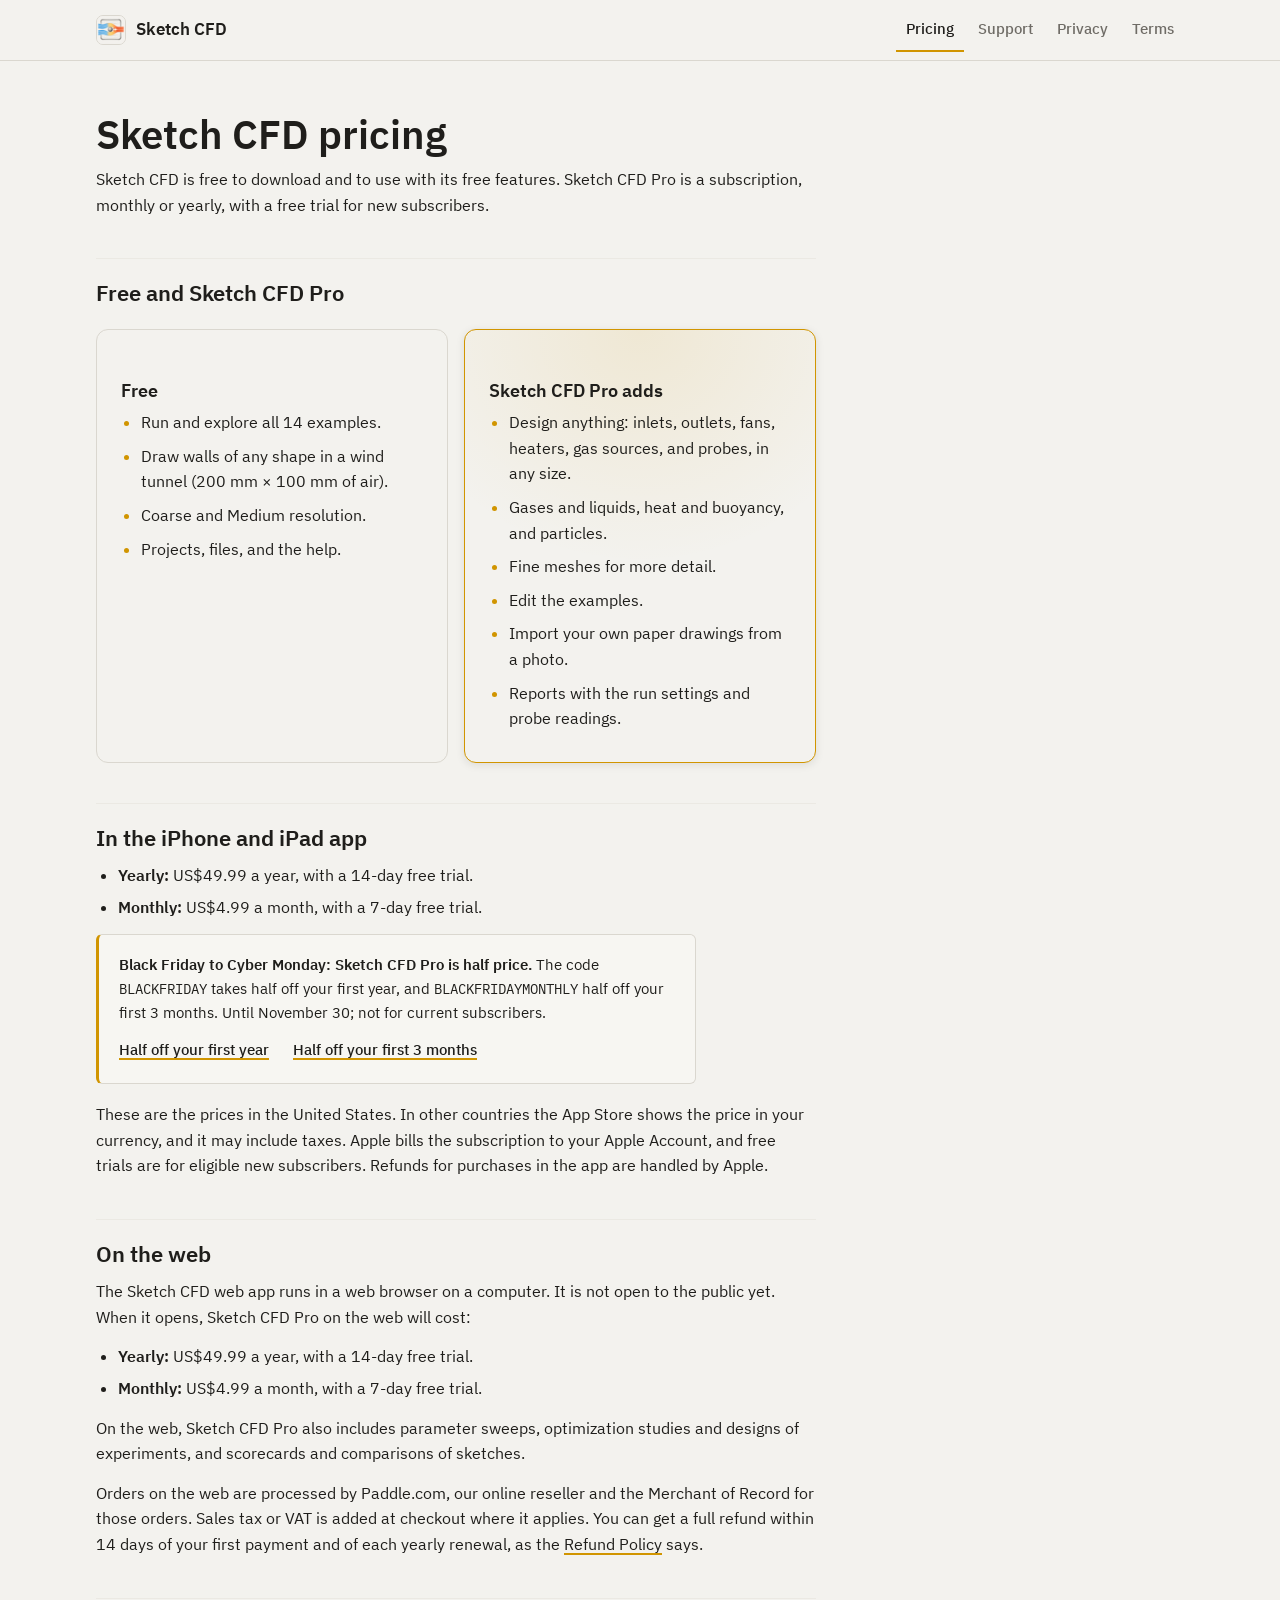
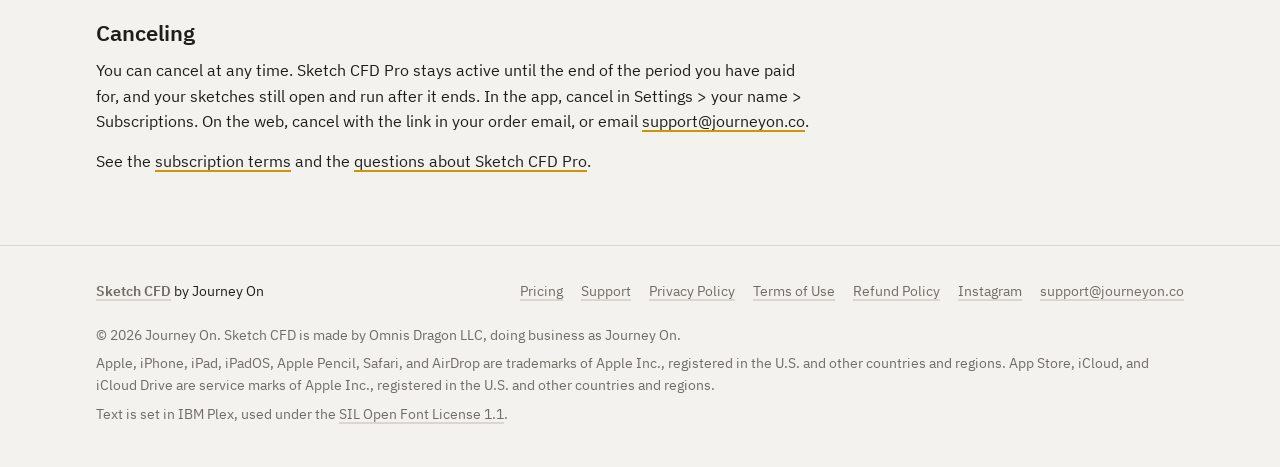
==== commit 3553f119: "Black Friday sale note on the home and pricing pages Co-Authored-By: Claude Opus 5.5 <noreply@anthro" ====
--- a/pricing/index.html
+++ b/pricing/index.html
@@ -66,6 +66,10 @@
         <li><strong>Yearly:</strong> US$49.99 a year, with a 14-day free trial.</li>
         <li><strong>Monthly:</strong> US$4.99 a month, with a 7-day free trial.</li>
       </ul>
+      <div class="note sale">
+        <p><strong>Black Friday to Cyber Monday: Sketch CFD Pro is half price.</strong> The code <span class="mono">BLACKFRIDAY</span> takes half off your first year, and <span class="mono">BLACKFRIDAYMONTHLY</span> half off your first 3 months. Until November 30; not for current subscribers.</p>
+        <p class="sale-links"><a href="https://apps.apple.com/redeem?ctx=offercodes&amp;id=6824528045&amp;code=BLACKFRIDAY">Half off your first year</a> <a href="https://apps.apple.com/redeem?ctx=offercodes&amp;id=6824528045&amp;code=BLACKFRIDAYMONTHLY">Half off your first 3 months</a></p>
+      </div>
       <p>These are the prices in the United States. In other countries the App Store shows the price in your currency, and it may include taxes. Apple bills the subscription to your Apple Account, and free trials are for eligible new subscribers. Refunds for purchases in the app are handled by Apple.</p>
 
       <h2 id="web">On the web</h2>
--- a/assets/site.css
+++ b/assets/site.css
@@ -1060,6 +1060,36 @@
   border-bottom: 0;
 }
 
+/* Black Friday note: remove these rules and the note on the home and pricing pages after 30 Nov 2026. A note under the
+   hero's App Store button and under the prices, with the two offer-code links in a row that wraps on phones. */
+.note.sale {
+  max-width: 600px;
+  margin: 4px 0 18px;
+  font-size: 15px;
+  line-height: 1.55;
+}
+
+.sale p {
+  margin-bottom: 10px;
+}
+
+.sale strong {
+  color: var(--fg);
+  font-weight: 600;
+}
+
+.sale-links {
+  display: flex;
+  flex-wrap: wrap;
+  gap: 2px 24px;
+  font-weight: 500;
+}
+
+.sale-links a {
+  display: inline-block;
+  padding: 4px 0;
+}
+
 /* Bands: See it in action, Free and Pro, and the end of the page, on the panel color between sections on the page
    color. A lit band has a soft light from above (dark theme only), and the closing band a glow behind the app icon. */
 .band {
